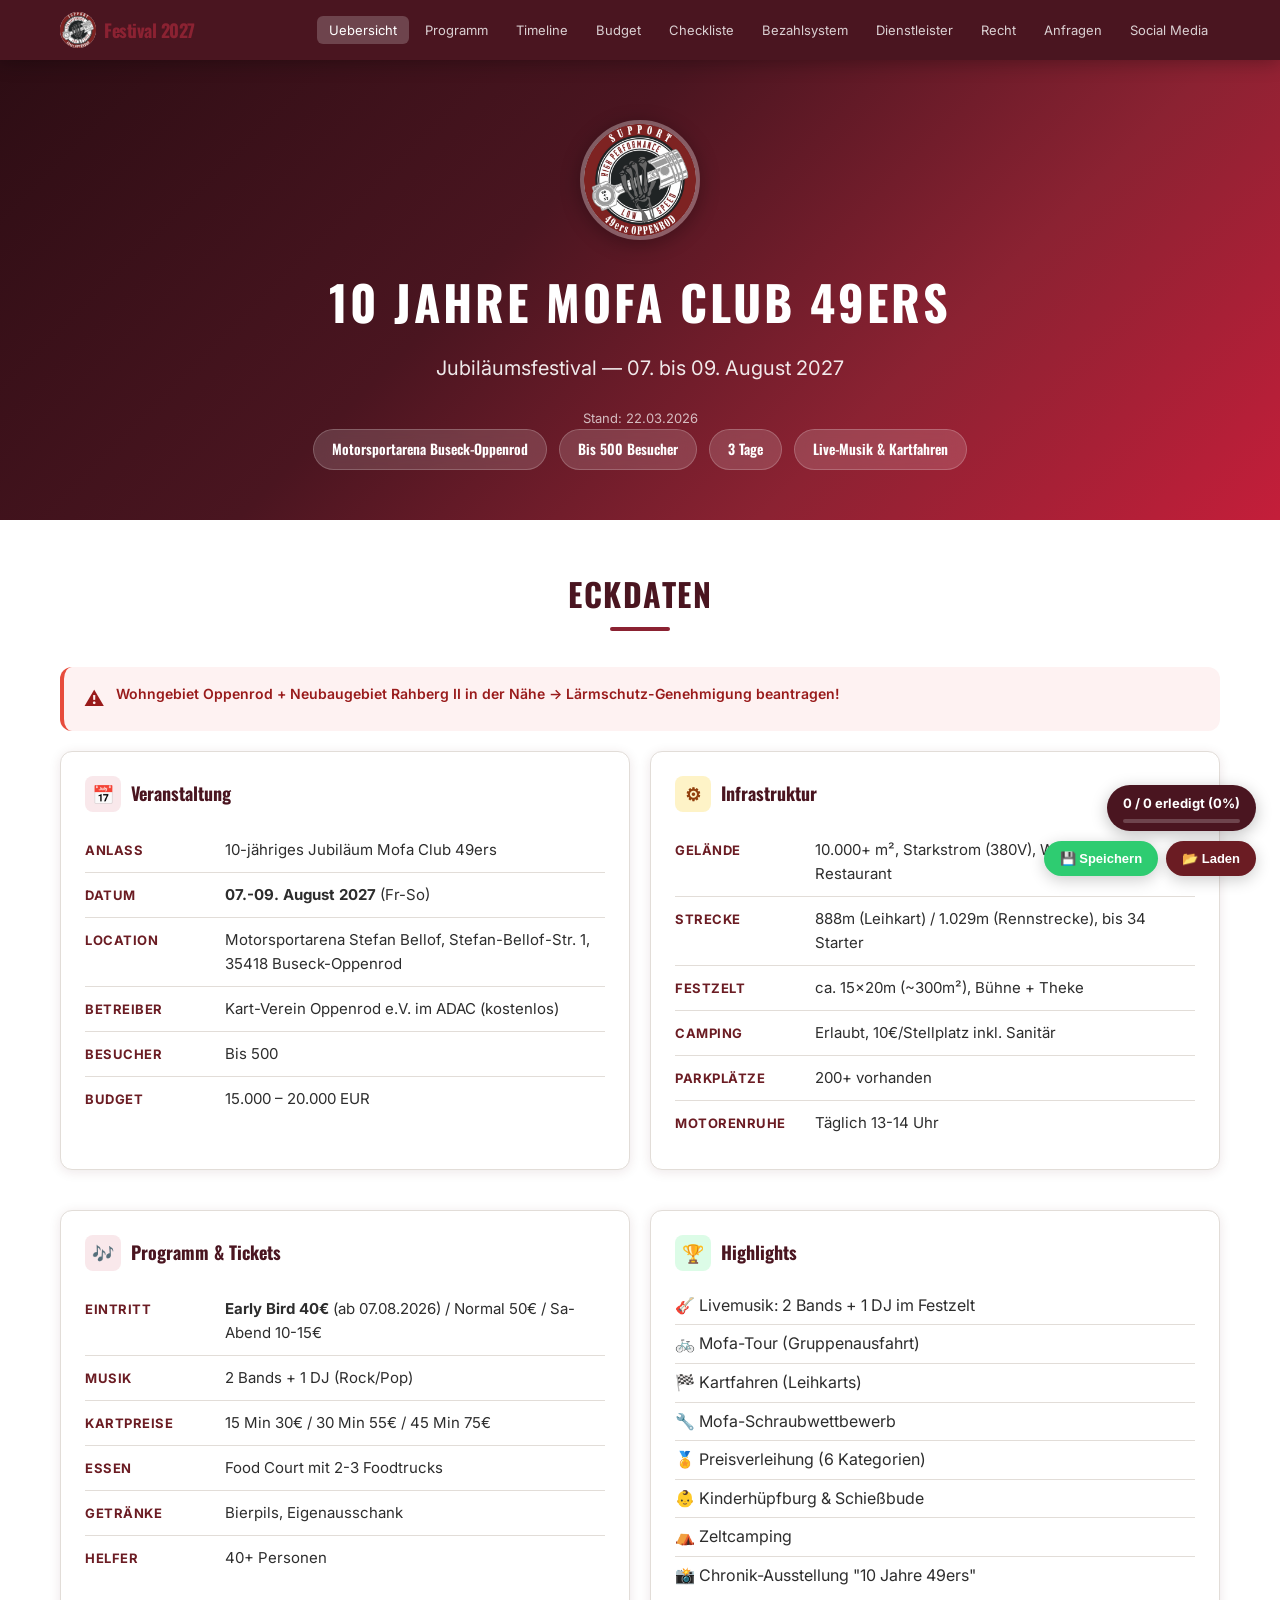
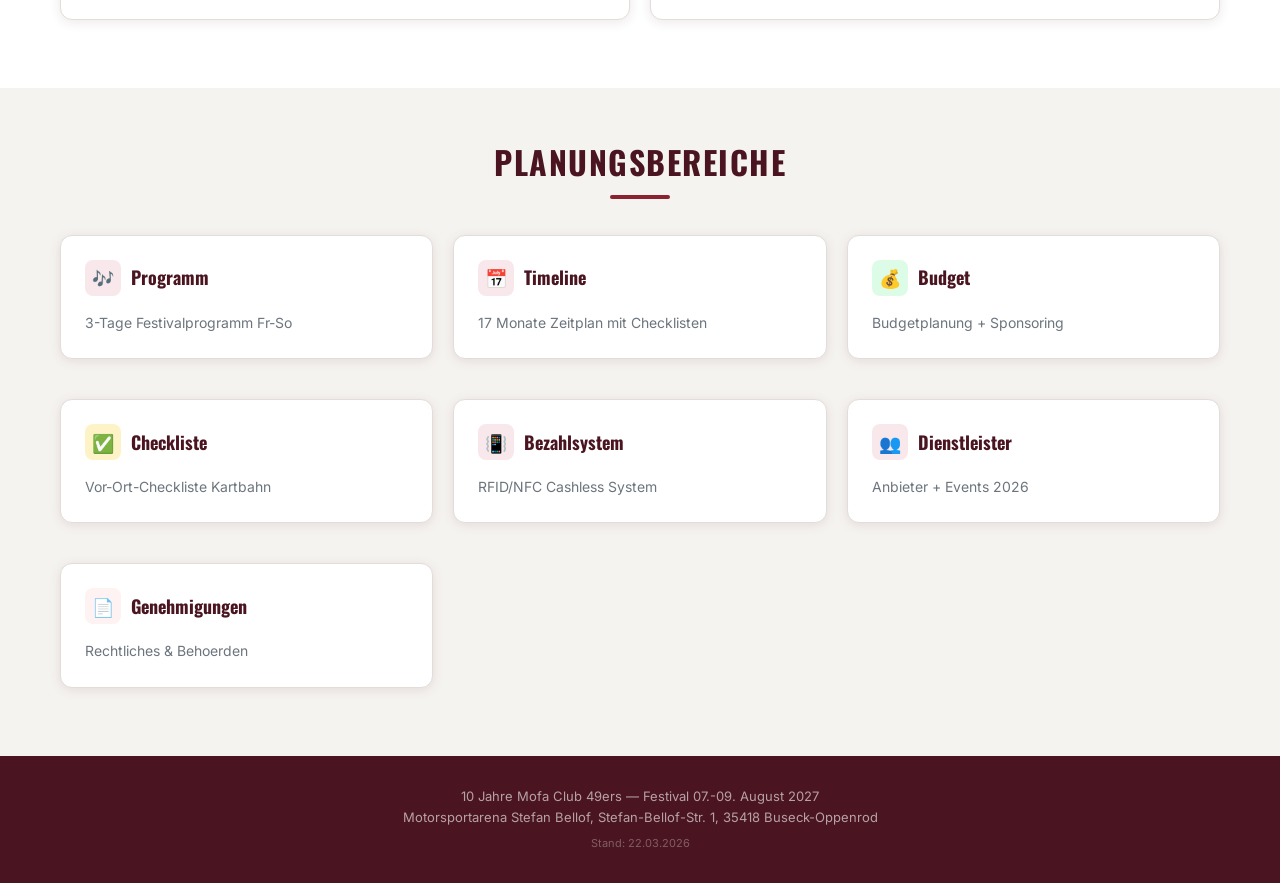
==== index.html @ d67601e4 "10 Jahre 49ers Festival - Komplette Planungsseite Multipage Festival-Planungstool mit interaktiven C" ====
<!DOCTYPE html>
<html lang="de">
<head>
<meta charset="UTF-8">
<meta name="viewport" content="width=device-width, initial-scale=1.0">
<title>10 Jahre Mofa Club 49ers - Festivalplanung</title>
<link rel="stylesheet" href="styles.css">
</head>
<body>

<!-- Progress Bar -->
<div class="progress-bar" id="progressBar"></div>

<!-- Navigation -->
<nav class="nav">
  <div class="nav-inner">
    <div class="nav-brand"><img src="Logos/49ers_logo.jpg" alt="49ers" style="height:36px;border-radius:50%;margin-right:8px;vertical-align:middle"><span>Festival 2027</span></div>
    <button class="burger" onclick="document.querySelector('.nav-links').classList.toggle('open')" aria-label="Menu">&#9776;</button>
    <ul class="nav-links">
      <li><a href="index.html">Uebersicht</a></li>
      <li><a href="programm.html">Programm</a></li>
      <li><a href="timeline.html">Timeline</a></li>
      <li><a href="budget.html">Budget</a></li>
      <li><a href="checkliste.html">Checkliste</a></li>
      <li><a href="bezahlsystem.html">Bezahlsystem</a></li>
      <li><a href="dienstleister.html">Dienstleister</a></li>
      <li><a href="genehmigungen.html">Recht</a></li>
      <li><a href="anfragen.html">Anfragen</a></li>
      <li><a href="socialmedia.html">Social Media</a></li>
    </ul>
  </div>
</nav>

<!-- Hero -->
<header class="hero">
  <img src="Logos/49ers_logo.jpg" alt="49ers Logo" style="width:120px;height:120px;border-radius:50%;border:4px solid rgba(255,255,255,0.3);margin-bottom:16px;box-shadow:0 4px 20px rgba(0,0,0,0.3)">
  <h1>10 Jahre Mofa Club 49ers</h1>
  <p class="subtitle">Jubil&auml;umsfestival &mdash; 07. bis 09. August 2027</p>
  <p class="last-saved" id="lastSaved" style="font-size:13px;opacity:0.7;margin-top:8px">Stand: 22.03.2026</p>
  <div class="hero-badges">
    <span class="hero-badge">Motorsportarena Buseck-Oppenrod</span>
    <span class="hero-badge">Bis 500 Besucher</span>
    <span class="hero-badge">3 Tage</span>
    <span class="hero-badge">Live-Musik &amp; Kartfahren</span>
  </div>
</header>

<!-- ══════════════════ ECKDATEN ══════════════════ -->
<section class="section" id="eckdaten">
  <div class="container">
    <div class="section-header">
      <h2>Eckdaten</h2>
      <div class="divider"></div>
    </div>

    <div class="alert-box alert-danger">
      <span class="alert-icon">&#9888;</span>
      <span>Wohngebiet Oppenrod + Neubaugebiet Rahberg II in der N&auml;he &rarr; L&auml;rmschutz-Genehmigung beantragen!</span>
    </div>

    <div class="grid-2" style="margin-top:20px">
      <div class="card">
        <h3><span class="icon" style="background:#f9e8eb;color:var(--accent2)">&#128197;</span> Veranstaltung</h3>
        <div class="data-row"><span class="data-label">Anlass</span><span class="data-value">10-j&auml;hriges Jubil&auml;um Mofa Club 49ers</span></div>
        <div class="data-row"><span class="data-label">Datum</span><span class="data-value"><strong>07.-09. August 2027</strong> (Fr-So)</span></div>
        <div class="data-row"><span class="data-label">Location</span><span class="data-value">Motorsportarena Stefan Bellof, Stefan-Bellof-Str. 1, 35418 Buseck-Oppenrod</span></div>
        <div class="data-row"><span class="data-label">Betreiber</span><span class="data-value">Kart-Verein Oppenrod e.V. im ADAC (kostenlos)</span></div>
        <div class="data-row"><span class="data-label">Besucher</span><span class="data-value">Bis 500</span></div>
        <div class="data-row"><span class="data-label">Budget</span><span class="data-value">15.000 &ndash; 20.000 EUR</span></div>
      </div>

      <div class="card">
        <h3><span class="icon" style="background:#fef3c7;color:#92400e">&#9881;</span> Infrastruktur</h3>
        <div class="data-row"><span class="data-label">Gel&auml;nde</span><span class="data-value">10.000+ m&sup2;, Starkstrom (380V), Wasser, Sanit&auml;r, Restaurant</span></div>
        <div class="data-row"><span class="data-label">Strecke</span><span class="data-value">888m (Leihkart) / 1.029m (Rennstrecke), bis 34 Starter</span></div>
        <div class="data-row"><span class="data-label">Festzelt</span><span class="data-value">ca. 15x20m (~300m&sup2;), B&uuml;hne + Theke</span></div>
        <div class="data-row"><span class="data-label">Camping</span><span class="data-value">Erlaubt, 10&euro;/Stellplatz inkl. Sanit&auml;r</span></div>
        <div class="data-row"><span class="data-label">Parkpl&auml;tze</span><span class="data-value">200+ vorhanden</span></div>
        <div class="data-row"><span class="data-label">Motorenruhe</span><span class="data-value">T&auml;glich 13-14 Uhr</span></div>
      </div>

      <div class="card">
        <h3><span class="icon" style="background:#f9e8eb;color:var(--accent-bright)">&#127926;</span> Programm &amp; Tickets</h3>
        <div class="data-row"><span class="data-label">Eintritt</span><span class="data-value"><strong>Early Bird 40&euro;</strong> (ab 07.08.2026) / Normal 50&euro; / Sa-Abend 10-15&euro;</span></div>
        <div class="data-row"><span class="data-label">Musik</span><span class="data-value">2 Bands + 1 DJ (Rock/Pop)</span></div>
        <div class="data-row"><span class="data-label">Kartpreise</span><span class="data-value">15 Min 30&euro; / 30 Min 55&euro; / 45 Min 75&euro;</span></div>
        <div class="data-row"><span class="data-label">Essen</span><span class="data-value">Food Court mit 2-3 Foodtrucks</span></div>
        <div class="data-row"><span class="data-label">Getr&auml;nke</span><span class="data-value">Bierpils, Eigenausschank</span></div>
        <div class="data-row"><span class="data-label">Helfer</span><span class="data-value">40+ Personen</span></div>
      </div>

      <div class="card">
        <h3><span class="icon" style="background:#dcfce7;color:#166534">&#127942;</span> Highlights</h3>
        <ul style="list-style:none; padding:0;">
          <li style="padding:6px 0; border-bottom:1px solid var(--border);">&#127928; Livemusik: 2 Bands + 1 DJ im Festzelt</li>
          <li style="padding:6px 0; border-bottom:1px solid var(--border);">&#128690; Mofa-Tour (Gruppenausfahrt)</li>
          <li style="padding:6px 0; border-bottom:1px solid var(--border);">&#127937; Kartfahren (Leihkarts)</li>
          <li style="padding:6px 0; border-bottom:1px solid var(--border);">&#128295; Mofa-Schraubwettbewerb</li>
          <li style="padding:6px 0; border-bottom:1px solid var(--border);">&#127941; Preisverleihung (6 Kategorien)</li>
          <li style="padding:6px 0; border-bottom:1px solid var(--border);">&#128118; Kinderh&uuml;pfburg &amp; Schie&szlig;bude</li>
          <li style="padding:6px 0; border-bottom:1px solid var(--border);">&#9978; Zeltcamping</li>
          <li style="padding:6px 0;">&#128248; Chronik-Ausstellung &quot;10 Jahre 49ers&quot;</li>
        </ul>
      </div>
    </div>
  </div>
</section>

<!-- ══════════════════ QUICK NAVIGATION ══════════════════ -->
<section class="section" id="navigation">
  <div class="container">
    <div class="section-header">
      <h2>Planungsbereiche</h2>
      <div class="divider"></div>
    </div>

    <div class="grid-3">
      <a href="programm.html" style="text-decoration:none;color:inherit">
        <div class="card">
          <h3><span class="icon" style="background:#f9e8eb;color:var(--accent-bright)">&#127926;</span> Programm</h3>
          <p style="font-size:14px;color:var(--text-light)">3-Tage Festivalprogramm Fr-So</p>
        </div>
      </a>

      <a href="timeline.html" style="text-decoration:none;color:inherit">
        <div class="card">
          <h3><span class="icon" style="background:#f9e8eb;color:var(--accent2)">&#128197;</span> Timeline</h3>
          <p style="font-size:14px;color:var(--text-light)">17 Monate Zeitplan mit Checklisten</p>
        </div>
      </a>

      <a href="budget.html" style="text-decoration:none;color:inherit">
        <div class="card">
          <h3><span class="icon" style="background:#dcfce7;color:#166534">&#128176;</span> Budget</h3>
          <p style="font-size:14px;color:var(--text-light)">Budgetplanung + Sponsoring</p>
        </div>
      </a>

      <a href="checkliste.html" style="text-decoration:none;color:inherit">
        <div class="card">
          <h3><span class="icon" style="background:#fef3c7;color:#92400e">&#9989;</span> Checkliste</h3>
          <p style="font-size:14px;color:var(--text-light)">Vor-Ort-Checkliste Kartbahn</p>
        </div>
      </a>

      <a href="bezahlsystem.html" style="text-decoration:none;color:inherit">
        <div class="card">
          <h3><span class="icon" style="background:#f9e8eb;color:var(--accent2)">&#128243;</span> Bezahlsystem</h3>
          <p style="font-size:14px;color:var(--text-light)">RFID/NFC Cashless System</p>
        </div>
      </a>

      <a href="dienstleister.html" style="text-decoration:none;color:inherit">
        <div class="card">
          <h3><span class="icon" style="background:#f9e8eb;color:var(--accent-bright)">&#128101;</span> Dienstleister</h3>
          <p style="font-size:14px;color:var(--text-light)">Anbieter + Events 2026</p>
        </div>
      </a>

      <a href="genehmigungen.html" style="text-decoration:none;color:inherit">
        <div class="card">
          <h3><span class="icon" style="background:#fef2f2;color:#991b1b">&#128196;</span> Genehmigungen</h3>
          <p style="font-size:14px;color:var(--text-light)">Rechtliches &amp; Behoerden</p>
        </div>
      </a>
    </div>
  </div>
</section>

<!-- Floating Action Panel -->
<div class="fab-panel" id="fabPanel">
  <div class="fab-progress" id="fabProgressDisplay">
    <div id="fabProgressText">0 / 0 erledigt</div>
    <div class="fab-progress-bar-wrap">
      <div class="fab-progress-bar-fill" id="fabProgressFill" style="width:0%"></div>
    </div>
  </div>
  <div class="fab-buttons">
    <button class="fab-btn fab-btn-save" onclick="exportJSON()" title="Status als JSON exportieren">
      &#128190; Speichern
    </button>
    <button class="fab-btn fab-btn-load" onclick="document.getElementById('fabImportInput').click()" title="Status aus JSON importieren">
      &#128194; Laden
    </button>
    <input type="file" id="fabImportInput" accept=".json" onchange="importJSON(event)">
  </div>
</div>

<!-- Footer -->
<footer class="footer">
  <p>10 Jahre Mofa Club 49ers &mdash; Festival 07.-09. August 2027</p>
  <p>Motorsportarena Stefan Bellof, Stefan-Bellof-Str. 1, 35418 Buseck-Oppenrod</p>
  <p style="margin-top:8px;font-size:11px;opacity:0.5">Stand: 22.03.2026</p>
</footer>

<script src="festival.js"></script>
</body>
</html>
---- styles.css ----
@import url('https://fonts.googleapis.com/css2?family=Oswald:wght@400;500;600;700&family=Inter:wght@400;500;600;700;800&display=swap');

  :root {
    --primary: #4A1520;
    --primary-dark: #2D0D14;
    --accent: #8B2232;
    --accent2: #6B1C23;
    --accent-bright: #C41E3A;
    --bg: #f5f3f0;
    --card: #ffffff;
    --text: #2d2d2d;
    --text-light: #6c757d;
    --success: #2ecc71;
    --warning: #f39c12;
    --danger: #e74c3c;
    --border: #e2ddd8;
    --shadow: 0 2px 12px rgba(74,21,32,0.1);
    --radius: 12px;
  }

  * { box-sizing: border-box; margin: 0; padding: 0; }

  body {
    font-family: 'Inter', -apple-system, BlinkMacSystemFont, 'Segoe UI', Roboto, sans-serif;
    background: var(--bg);
    color: var(--text);
    line-height: 1.6;
  }

  h1, h2, h3, h4, .nav-brand, .tab, .timeline-title, .hero-badge, .schedule-time {
    font-family: 'Oswald', 'Arial Narrow', sans-serif;
  }

  h1 { text-transform: uppercase; letter-spacing: 2px; }
  h2 { text-transform: uppercase; letter-spacing: 1.5px; }

  /* ── NAVIGATION ── */
  .nav {
    position: sticky;
    top: 0;
    z-index: 100;
    background: var(--primary);
    padding: 0;
    box-shadow: 0 2px 20px rgba(0,0,0,0.3);
  }
  .nav-inner {
    max-width: 1200px;
    margin: 0 auto;
    display: flex;
    align-items: center;
    justify-content: space-between;
    padding: 12px 20px;
  }
  .nav-brand {
    color: #fff;
    font-weight: 800;
    font-size: 18px;
    letter-spacing: -0.5px;
    display: flex;
    align-items: center;
  }
  .nav-brand span { color: var(--accent); }
  .nav-links {
    display: flex;
    gap: 4px;
    list-style: none;
    flex-wrap: wrap;
  }
  .nav-links a {
    color: rgba(255,255,255,0.8);
    text-decoration: none;
    font-size: 13px;
    padding: 6px 12px;
    border-radius: 6px;
    transition: all 0.2s;
    white-space: nowrap;
  }
  .nav-links a:hover { background: rgba(255,255,255,0.15); color: #fff; }
  .nav-links a.active {
    background: rgba(255,255,255,0.2);
    color: #fff;
  }
  .burger {
    display: none;
    background: none;
    border: none;
    color: #fff;
    font-size: 24px;
    cursor: pointer;
    padding: 4px 8px;
  }

  /* ── HERO ── */
  .hero {
    background: linear-gradient(135deg, var(--primary-dark) 0%, var(--primary) 40%, var(--accent) 70%, var(--accent-bright) 100%);
    color: #fff;
    padding: 60px 20px 50px;
    text-align: center;
  }
  .hero h1 {
    font-size: clamp(28px, 5vw, 48px);
    font-weight: 700;
    letter-spacing: 3px;
    margin-bottom: 12px;
  }
  .hero .subtitle {
    font-size: clamp(14px, 2.5vw, 20px);
    opacity: 0.9;
    margin-bottom: 24px;
  }
  .hero-badges {
    display: flex;
    gap: 12px;
    justify-content: center;
    flex-wrap: wrap;
  }
  .hero-badge {
    background: rgba(255,255,255,0.15);
    backdrop-filter: blur(10px);
    border: 1px solid rgba(255,255,255,0.2);
    padding: 8px 18px;
    border-radius: 50px;
    font-size: 14px;
    font-weight: 600;
  }

  /* ── LAYOUT ── */
  .container {
    max-width: 1200px;
    margin: 0 auto;
    padding: 0 20px;
  }

  /* ── SECTIONS ── */
  .section {
    padding: 48px 0;
  }
  .section:nth-child(even) { background: #fff; }
  .section-header {
    text-align: center;
    margin-bottom: 36px;
  }
  .section-header h2 {
    font-size: clamp(22px, 3.5vw, 32px);
    font-weight: 800;
    color: var(--primary);
    margin-bottom: 8px;
  }
  .section-header .divider {
    width: 60px;
    height: 4px;
    background: var(--accent);
    border-radius: 2px;
    margin: 0 auto;
  }

  /* ── CARDS ── */
  .card {
    background: var(--card);
    border-radius: var(--radius);
    box-shadow: var(--shadow);
    padding: 24px;
    margin-bottom: 20px;
    border: 1px solid var(--border);
    transition: transform 0.2s, box-shadow 0.2s;
  }
  .card:hover { transform: translateY(-2px); box-shadow: 0 4px 20px rgba(0,0,0,0.12); }
  .card h3 {
    font-size: 18px;
    font-weight: 700;
    color: var(--primary);
    margin-bottom: 16px;
    display: flex;
    align-items: center;
    gap: 10px;
  }
  .card h3 .icon {
    width: 36px;
    height: 36px;
    border-radius: 8px;
    display: flex;
    align-items: center;
    justify-content: center;
    font-size: 18px;
    flex-shrink: 0;
  }

  /* ── GRID ── */
  .grid-2 { display: grid; grid-template-columns: repeat(2, 1fr); gap: 20px; }
  .grid-3 { display: grid; grid-template-columns: repeat(3, 1fr); gap: 20px; }
  .grid-4 { display: grid; grid-template-columns: repeat(4, 1fr); gap: 16px; }

  /* ── KEY DATA TABLE ── */
  .data-row {
    display: flex;
    padding: 10px 0;
    border-bottom: 1px solid var(--border);
    align-items: flex-start;
  }
  .data-row:last-child { border-bottom: none; }
  .data-label {
    font-weight: 700;
    color: var(--accent2);
    min-width: 140px;
    flex-shrink: 0;
    font-size: 13px;
    text-transform: uppercase;
    letter-spacing: 0.5px;
    padding-top: 2px;
  }
  .data-value { flex: 1; font-size: 15px; }

  /* ── ALERTS ── */
  .alert-box {
    padding: 16px 20px;
    border-radius: var(--radius);
    margin-bottom: 16px;
    font-weight: 600;
    display: flex;
    align-items: flex-start;
    gap: 12px;
    font-size: 14px;
  }
  .alert-box .alert-icon { font-size: 20px; flex-shrink: 0; }
  .alert-danger { background: #fef2f2; border-left: 4px solid var(--danger); color: #991b1b; }
  .alert-warning { background: #fffbeb; border-left: 4px solid var(--warning); color: #92400e; }
  .alert-success { background: #f0fdf4; border-left: 4px solid var(--success); color: #166534; }
  .alert-info { background: #eff6ff; border-left: 4px solid var(--accent2); color: #1e40af; }

  /* ── CHECKLIST ── */
  .checklist { list-style: none; }
  .checklist li {
    padding: 10px 12px;
    border-radius: 8px;
    margin-bottom: 6px;
    display: flex;
    flex-wrap: wrap;
    align-items: flex-start;
    gap: 10px;
    font-size: 14px;
    background: var(--bg);
    transition: background 0.2s;
  }
  .checklist li:hover { background: #e9ecef; }
  .checklist input[type="checkbox"] {
    width: 18px;
    height: 18px;
    min-width: 18px;
    margin-top: 1px;
    cursor: pointer;
    accent-color: var(--success);
  }
  .checklist li.done { color: var(--text); }

  /* ── TABLES ── */
  .table-wrap {
    overflow-x: auto;
    -webkit-overflow-scrolling: touch;
    margin: 16px 0;
    border-radius: var(--radius);
    border: 1px solid var(--border);
  }
  table {
    width: 100%;
    border-collapse: collapse;
    font-size: 14px;
  }
  th {
    background: var(--primary);
    color: #fff;
    padding: 12px 16px;
    text-align: left;
    font-weight: 600;
    font-size: 13px;
    text-transform: uppercase;
    letter-spacing: 0.5px;
    white-space: nowrap;
  }
  td {
    padding: 12px 16px;
    border-bottom: 1px solid var(--border);
    vertical-align: top;
  }
  tr:last-child td { border-bottom: none; }
  tr:hover td { background: #f8f9fa; }
  tr.highlight td { background: #f0fdf4; }
  tr.highlight-warn td { background: #fffbeb; }
  tr.total td { background: var(--primary); color: #fff; font-weight: 700; }

  /* ── TIMELINE ── */
  .timeline {
    position: relative;
    padding-left: 32px;
  }
  .timeline::before {
    content: '';
    position: absolute;
    left: 12px;
    top: 0;
    bottom: 0;
    width: 3px;
    background: linear-gradient(to bottom, var(--accent), var(--accent2));
    border-radius: 2px;
  }
  .timeline-item {
    position: relative;
    margin-bottom: 32px;
  }
  .timeline-item::before {
    content: '';
    position: absolute;
    left: -26px;
    top: 6px;
    width: 14px;
    height: 14px;
    border-radius: 50%;
    background: var(--accent);
    border: 3px solid #fff;
    box-shadow: 0 0 0 3px var(--accent);
  }
  .timeline-item.milestone::before {
    width: 18px;
    height: 18px;
    left: -28px;
    top: 4px;
    background: var(--warning);
    box-shadow: 0 0 0 3px var(--warning);
  }
  .timeline-date {
    font-size: 12px;
    font-weight: 700;
    color: var(--accent-bright);
    text-transform: uppercase;
    letter-spacing: 1px;
    margin-bottom: 4px;
    font-family: 'Oswald', sans-serif;
  }
  .timeline-item.milestone .timeline-date { color: var(--warning); }
  .timeline-title {
    font-size: 16px;
    font-weight: 700;
    color: var(--primary);
    margin-bottom: 8px;
  }

  /* ── PROGRAM TABS ── */
  .tabs {
    display: flex;
    gap: 8px;
    margin-bottom: 24px;
    flex-wrap: wrap;
  }
  .tab {
    padding: 10px 24px;
    border-radius: 50px;
    border: 2px solid var(--accent2);
    background: transparent;
    color: var(--accent2);
    font-weight: 700;
    cursor: pointer;
    font-size: 14px;
    transition: all 0.2s;
  }
  .tab:hover, .tab.active {
    background: var(--accent2);
    color: #fff;
  }
  .tab-content { display: none; }
  .tab-content.active { display: block; }

  /* ── PROGRAM SCHEDULE ── */
  .schedule-item {
    display: flex;
    gap: 16px;
    padding: 14px 0;
    border-bottom: 1px solid var(--border);
    align-items: flex-start;
  }
  .schedule-item:last-child { border-bottom: none; }
  .schedule-time {
    font-size: 15px;
    font-weight: 800;
    color: var(--accent-bright);
    min-width: 60px;
    flex-shrink: 0;
  }
  .schedule-desc { font-size: 15px; }
  .schedule-desc strong { color: var(--primary); }

  /* ── STARS ── */
  .stars { color: #f59e0b; letter-spacing: 2px; }

  /* ── BUDGET BARS ── */
  .budget-item {
    margin-bottom: 12px;
  }
  .budget-header {
    display: flex;
    justify-content: space-between;
    font-size: 14px;
    margin-bottom: 4px;
  }
  .budget-header .label { font-weight: 600; }
  .budget-header .amount { font-weight: 700; color: var(--accent2); }
  .budget-bar {
    height: 8px;
    background: var(--border);
    border-radius: 4px;
    overflow: hidden;
  }
  .budget-bar-fill {
    height: 100%;
    border-radius: 4px;
    background: linear-gradient(90deg, var(--accent2), var(--accent));
    transition: width 0.6s ease;
  }

  /* ── PROVIDER CARD ── */
  .provider-card {
    background: var(--card);
    border: 1px solid var(--border);
    border-radius: var(--radius);
    padding: 16px;
    transition: all 0.2s;
  }
  .provider-card:hover { border-color: var(--accent2); box-shadow: var(--shadow); }
  .provider-card.recommended {
    border-color: var(--success);
    border-width: 2px;
    position: relative;
  }
  .provider-card.recommended::after {
    content: 'Empfohlen';
    position: absolute;
    top: -10px;
    right: 12px;
    background: var(--success);
    color: #fff;
    font-size: 11px;
    font-weight: 700;
    padding: 2px 10px;
    border-radius: 10px;
  }
  .provider-name { font-weight: 700; font-size: 15px; color: var(--primary); }
  .provider-location { font-size: 13px; color: var(--text-light); margin-top: 2px; }
  .provider-details { font-size: 13px; margin-top: 8px; color: var(--text); }
  .provider-contact { font-size: 12px; color: var(--accent2); margin-top: 6px; font-weight: 600; }

  /* ── COMPARE GRID ── */
  .compare-card {
    background: var(--card);
    border: 1px solid var(--border);
    border-radius: var(--radius);
    padding: 20px;
    text-align: center;
  }
  .compare-card h4 { font-size: 15px; margin-bottom: 12px; color: var(--primary); }
  .compare-row {
    display: flex;
    justify-content: space-between;
    font-size: 13px;
    padding: 6px 0;
    border-bottom: 1px solid var(--border);
  }
  .compare-row:last-child { border-bottom: none; }

  /* ── EVENTS ── */
  .event-card {
    background: var(--card);
    border: 1px solid var(--border);
    border-radius: var(--radius);
    padding: 16px;
    display: flex;
    gap: 16px;
    align-items: center;
    margin-bottom: 12px;
  }
  .event-card.must-go { border-left: 4px solid var(--success); background: #f0fdf4; }
  .event-date {
    text-align: center;
    min-width: 60px;
    flex-shrink: 0;
  }
  .event-date .month { font-size: 11px; text-transform: uppercase; color: var(--accent); font-weight: 700; }
  .event-date .day { font-size: 24px; font-weight: 900; color: var(--primary); line-height: 1; }
  .event-info { flex: 1; }
  .event-name { font-weight: 700; font-size: 15px; color: var(--primary); }
  .event-location { font-size: 13px; color: var(--text-light); }
  .event-badge {
    font-size: 11px;
    font-weight: 700;
    padding: 4px 10px;
    border-radius: 50px;
    white-space: nowrap;
  }
  .badge-pflicht { background: var(--success); color: #fff; }
  .badge-empfohlen { background: var(--warning); color: #fff; }
  .badge-optional { background: var(--border); color: var(--text); }

  /* ── RFID SYSTEM ── */
  .status-badge {
    display: inline-block;
    font-size: 12px;
    font-weight: 700;
    padding: 3px 10px;
    border-radius: 50px;
  }
  .status-live { background: #dcfce7; color: #166534; }
  .status-planned { background: #fef3c7; color: #92400e; }
  .status-pending { background: #e0e7ff; color: #3730a3; }

  /* ── NOTES ── */
  .notes-area {
    border: 2px dashed var(--border);
    border-radius: var(--radius);
    min-height: 80px;
    padding: 12px;
    margin-top: 12px;
    background: #fafafa;
    font-size: 13px;
    color: var(--text-light);
    font-style: italic;
  }

  /* ── COMMENT AREAS ── */
  .comment-block {
    margin-top: 12px;
  }
  .comment-area {
    width: 100%;
    min-height: 60px;
    padding: 10px 12px;
    border: 2px solid var(--border);
    border-radius: 8px;
    font-family: inherit;
    font-size: 13px;
    color: var(--text);
    background: #fafaf8;
    resize: vertical;
    transition: border-color 0.2s;
    margin-top: 4px;
  }
  .comment-area:focus {
    outline: none;
    border-color: var(--accent);
    background: #fff;
  }
  .comment-area::placeholder {
    color: var(--text-light);
    font-style: italic;
  }

  /* ── INLINE ITEM COMMENTS ── */
  .item-comment {
    width: 100%;
    padding: 4px 8px;
    border: 1px solid transparent;
    border-radius: 4px;
    font-family: inherit;
    font-size: 12px;
    color: var(--text-light);
    background: transparent;
    margin-top: 4px;
    transition: all 0.2s;
    display: block;
  }
  .item-comment:hover {
    border-color: var(--border);
    background: #fafaf8;
  }
  .item-comment:focus {
    outline: none;
    border-color: var(--accent);
    background: #fff;
    color: var(--text);
  }
  .item-comment::placeholder {
    color: #ccc;
    font-style: italic;
  }
  .item-comment.has-content {
    color: var(--text);
    background: #fafaf8;
    border-color: var(--border);
  }

  /* ── FORM FIELDS ── */
  .field-label {
    display: block;
    font-size: 12px;
    font-weight: 700;
    color: var(--text-light);
    text-transform: uppercase;
    letter-spacing: 0.5px;
    margin-bottom: 4px;
    font-family: 'Oswald', sans-serif;
  }
  .field-input {
    width: 100%;
    padding: 8px 12px;
    border: 2px solid var(--border);
    border-radius: 8px;
    font-family: inherit;
    font-size: 14px;
    color: var(--text);
    background: #fff;
    transition: border-color 0.2s;
    margin-bottom: 12px;
  }
  .field-input:focus {
    outline: none;
    border-color: var(--accent);
  }
  .anfrage-text {
    background: var(--bg);
    border: 1px solid var(--border);
    border-radius: 8px;
    padding: 16px;
    font-size: 14px;
  }
  .anfrage-text pre {
    white-space: pre-wrap;
    font-family: inherit;
    font-size: 14px;
    line-height: 1.7;
    margin: 0;
  }

  /* ── BUDGET INPUTS ── */
  .plan-details.collapsed { display: none; }
  .budget-input {
    width: 100%;
    padding: 6px 8px;
    border: 1px solid var(--border);
    border-radius: 6px;
    font-family: inherit;
    font-size: 14px;
    font-weight: 600;
    color: var(--text);
    background: #fff;
    text-align: right;
    transition: border-color 0.2s;
  }
  .budget-input:focus {
    outline: none;
    border-color: var(--accent);
  }
  .budget-input::-webkit-inner-spin-button { opacity: 0; }
  .budget-input:hover::-webkit-inner-spin-button { opacity: 1; }
  .budget-note {
    width: 100%;
    padding: 6px 8px;
    border: 1px solid transparent;
    border-radius: 6px;
    font-family: inherit;
    font-size: 13px;
    color: var(--text);
    background: transparent;
    transition: all 0.2s;
  }
  .budget-note:hover { border-color: var(--border); background: #fafaf8; }
  .budget-note:focus { outline: none; border-color: var(--accent); background: #fff; }

  /* ── FOOTER ── */
  .footer {
    background: var(--primary);
    color: rgba(255,255,255,0.6);
    text-align: center;
    padding: 30px 20px;
    font-size: 13px;
  }

  /* ── SCROLL PROGRESS ── */
  .progress-bar {
    position: fixed;
    top: 0;
    left: 0;
    height: 3px;
    background: var(--accent);
    z-index: 200;
    transition: width 0.1s;
  }

  /* ══════════════════════════════════════════════════════
     MOBILE RESPONSIVE
     ══════════════════════════════════════════════════════ */
  @media (max-width: 768px) {
    .nav-links {
      display: none;
      flex-direction: column;
      position: absolute;
      top: 100%;
      left: 0;
      right: 0;
      background: var(--primary);
      padding: 12px 20px 20px;
      gap: 4px;
      box-shadow: 0 8px 20px rgba(0,0,0,0.3);
    }
    .nav-links.open { display: flex; }
    .nav-links a { padding: 10px 12px; font-size: 15px; }
    .burger { display: block; }

    .hero { padding: 40px 16px 36px; }
    .hero-badge { font-size: 12px; padding: 6px 14px; }

    .container { padding: 0 16px; }
    .section { padding: 32px 0; }

    .grid-2, .grid-3, .grid-4 { grid-template-columns: 1fr; }

    /* Cards: allow horizontal scroll for any wide inner content (tables, grids) */
    .card { padding: 18px; overflow-x: auto; -webkit-overflow-scrolling: touch; }

    .data-row { flex-direction: column; gap: 2px; }
    .data-label { min-width: auto; }

    .schedule-item { gap: 12px; }
    .schedule-time { min-width: 50px; font-size: 14px; }

    th, td { padding: 10px 12px; font-size: 13px; }

    .event-card { flex-direction: column; align-items: flex-start; gap: 8px; }
    .event-date { display: flex; gap: 8px; align-items: baseline; min-width: auto; }
    .event-date .month { font-size: 12px; }
    .event-date .day { font-size: 18px; }

    .provider-card.recommended::after { top: -8px; right: 8px; font-size: 10px; }

    .tabs { gap: 6px; }
    .tab { padding: 8px 16px; font-size: 13px; }

    .timeline { padding-left: 28px; }

    .budget-header { font-size: 13px; }

    /* Budget table inputs: ensure they don't shrink to unreadable sizes */
    .budget-input { min-width: 60px; font-size: 13px; }
    .budget-note  { min-width: 80px;  font-size: 12px; }

    /* Item-level comments: stay readable */
    .item-comment { font-size: 11px; }

    /* Anfrage text blocks: prevent pre overflow */
    .anfrage-text { overflow-x: auto; -webkit-overflow-scrolling: touch; }
    .anfrage-text pre { min-width: 0; word-break: break-word; }

    /* fab-buttons: wrap if needed on mid-size phones */
    .fab-buttons { flex-wrap: wrap; justify-content: flex-end; }

    /* Budget row input in social media page */
    .budget-row { flex-wrap: wrap; }
    .budget-row-input { width: 90px; font-size: 13px; }
  }

  @media (max-width: 480px) {
    .nav-brand { font-size: 15px; }
    .hero h1 { font-size: 24px; }
    .section-header h2 { font-size: 20px; }
    .card h3 { font-size: 16px; }
    .tab { padding: 6px 12px; font-size: 12px; }

    /* Tighter padding on very small screens */
    .card { padding: 14px; }
    .container { padding: 0 12px; }

    /* Budget inputs on very narrow phones */
    .budget-input { min-width: 50px; font-size: 13px; padding: 5px 6px; }

    .fab-progress { text-align: center; }
  }

  @media print {
    .nav, .progress-bar, .burger { display: none !important; }
    .hero { padding: 20px; }
    body { background: #fff; }
    .card { box-shadow: none; border: 1px solid #ccc; break-inside: avoid; }
    .section { padding: 20px 0; }
  }

  /* ── FLOATING ACTION PANEL ── */
  .fab-panel {
    position: fixed;
    bottom: 24px;
    right: 24px;
    z-index: 500;
    display: flex;
    flex-direction: column;
    align-items: flex-end;
    gap: 10px;
  }
  .fab-progress {
    background: var(--primary);
    color: #fff;
    border-radius: 50px;
    padding: 8px 16px;
    font-size: 13px;
    font-weight: 700;
    box-shadow: 0 4px 16px rgba(0,0,0,0.25);
    white-space: nowrap;
  }
  .fab-progress-bar-wrap,
  .fab-progress-bar {
    background: rgba(255,255,255,0.2);
    height: 4px;
    border-radius: 2px;
    margin-top: 5px;
    overflow: hidden;
  }
  .fab-progress-bar-fill,
  .fab-progress-fill {
    height: 100%;
    border-radius: 2px;
    background: var(--success);
    transition: width 0.4s ease;
  }
  .fab-buttons {
    display: flex;
    gap: 8px;
  }
  .fab-btn {
    display: flex;
    align-items: center;
    gap: 6px;
    padding: 10px 16px;
    border-radius: 50px;
    border: none;
    font-size: 13px;
    font-weight: 700;
    cursor: pointer;
    box-shadow: 0 4px 16px rgba(0,0,0,0.2);
    transition: all 0.2s;
    background: var(--primary);
    color: #fff;
  }
  .fab-btn:hover { transform: translateY(-2px); box-shadow: 0 6px 20px rgba(0,0,0,0.25); }
  .fab-btn-save {
    background: var(--success);
    color: #fff;
  }
  .fab-btn-load {
    background: var(--accent2);
    color: #fff;
  }
  #fabImportInput { display: none; }

  @media (max-width: 768px) {
    /* Fab panel: tuck in from the edges on smaller screens */
    .fab-panel { right: 12px; bottom: 12px; }
  }

  @media (max-width: 480px) {
    /* Fab panel: go full-width so buttons are easily tappable */
    .fab-panel { left: 12px; right: 12px; bottom: 10px; align-items: stretch; }
    .fab-buttons { justify-content: stretch; }
    .fab-btn { flex: 1; justify-content: center; padding: 8px 12px; font-size: 12px; }
    .fab-progress { font-size: 12px; padding: 6px 12px; }
  }
  @media print {
    .fab-panel { display: none !important; }
  }
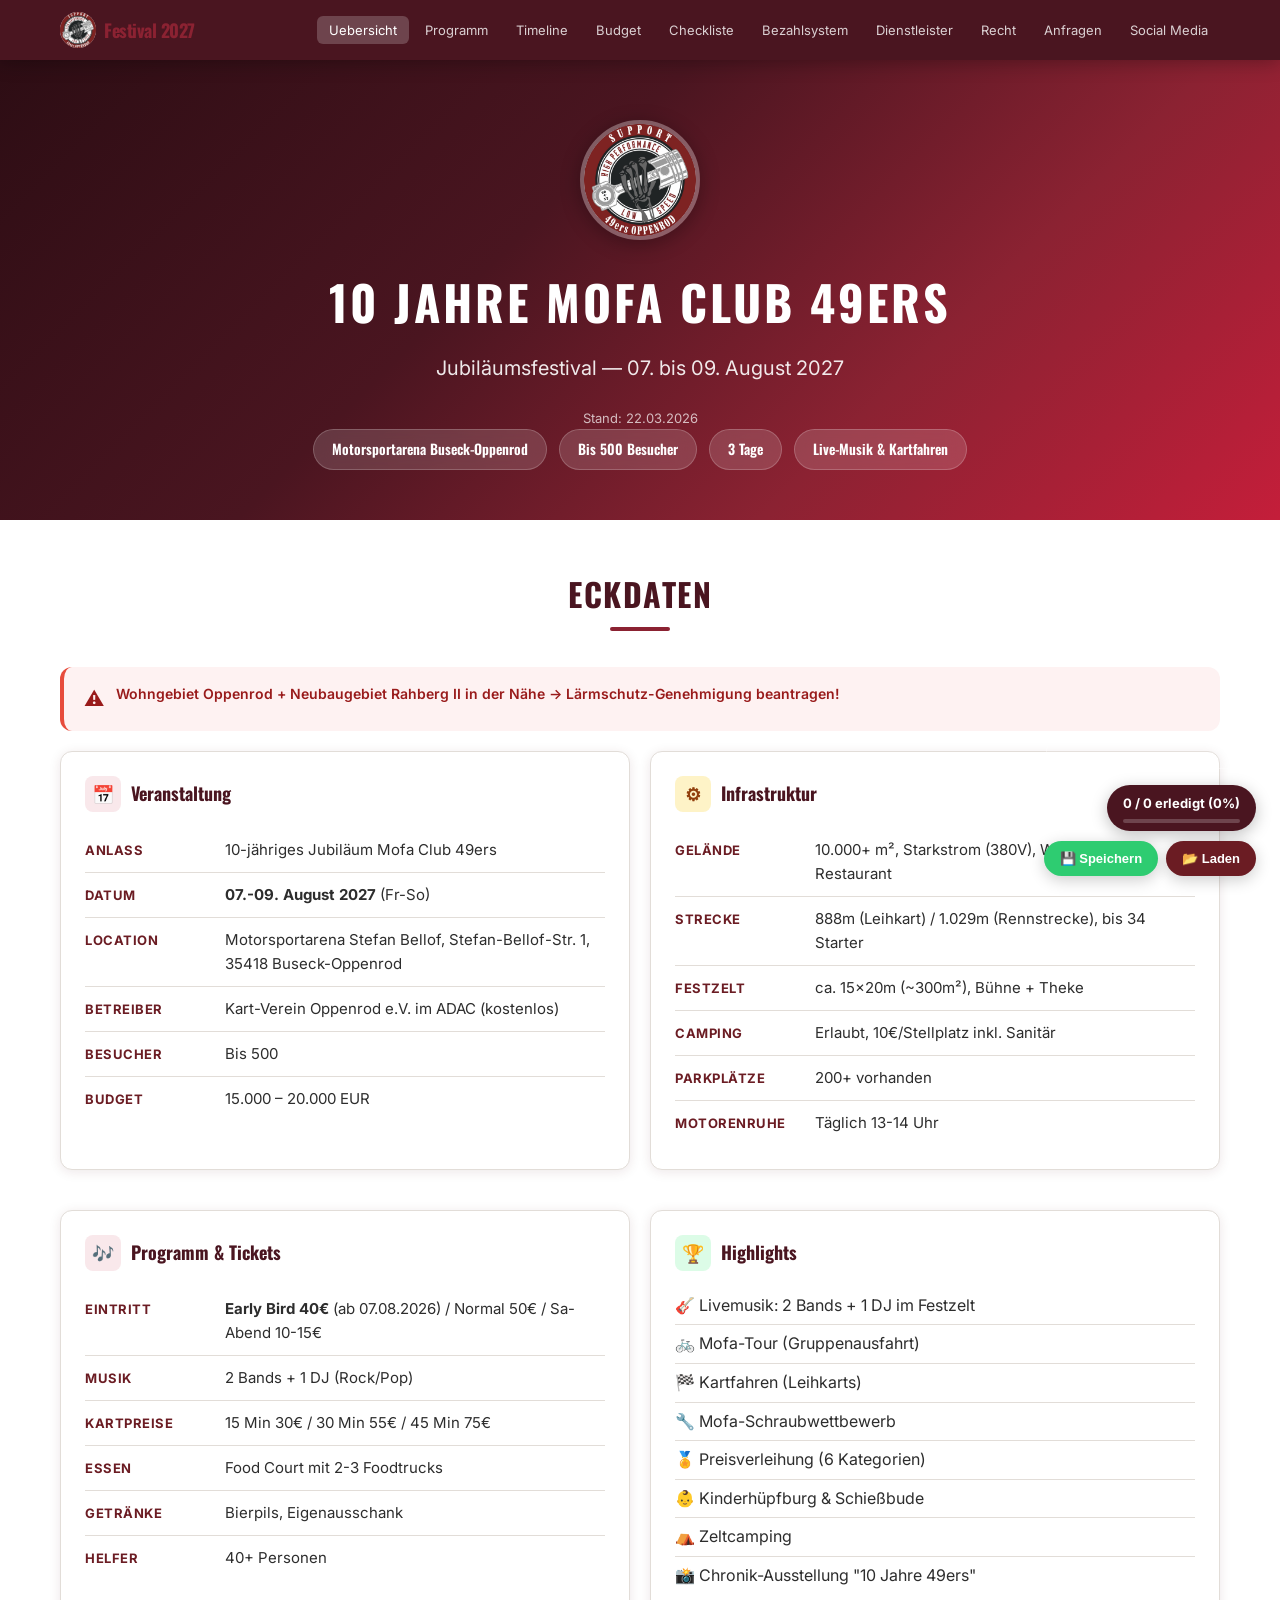
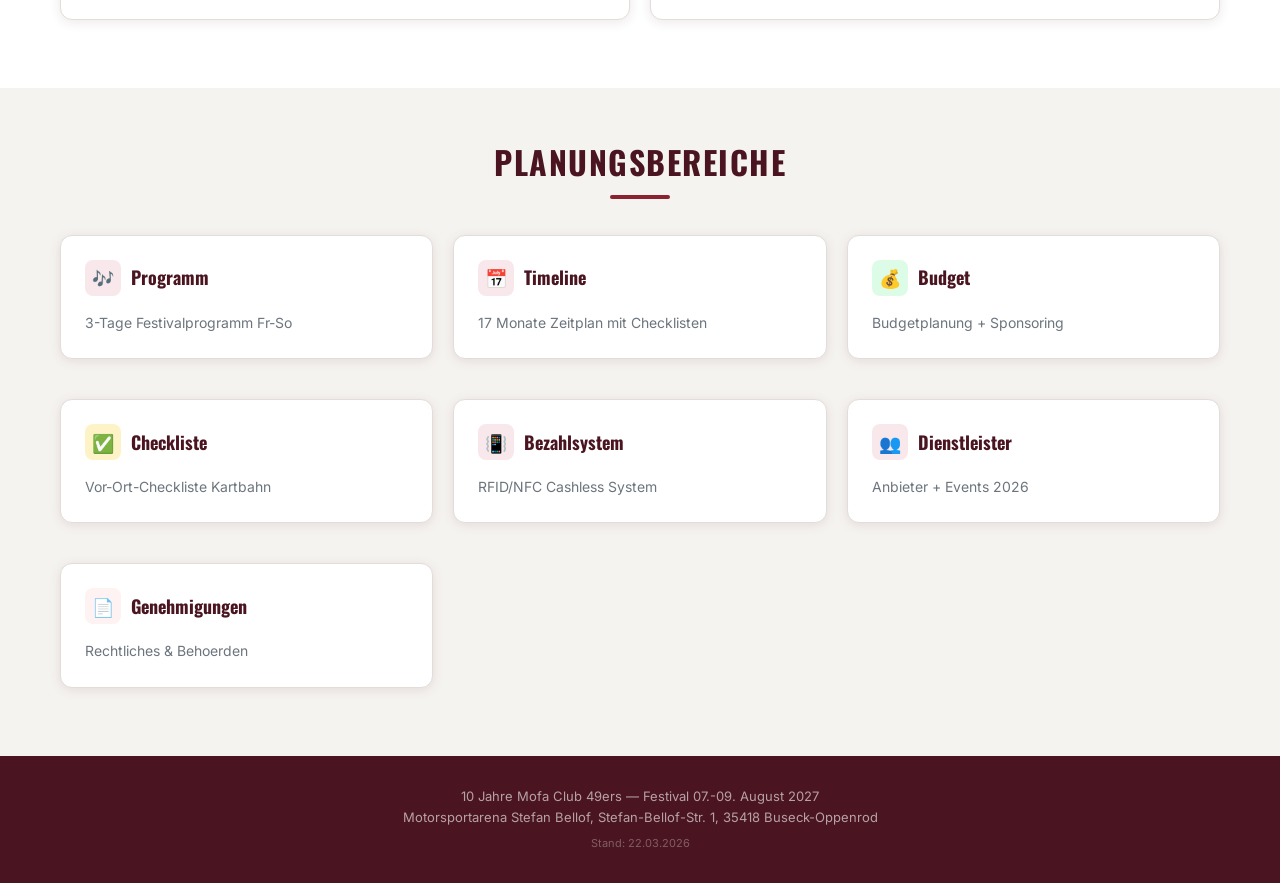
==== commit 75b3310e: "Kommentar-System mit Namen, Merge-Import und Mobile-Fixes - Kommentare werden mit Name + Datum verse" ====
--- a/index.html
+++ b/index.html
@@ -169,6 +169,10 @@
 
 <!-- Floating Action Panel -->
 <div class="fab-panel" id="fabPanel">
+  <div class="fab-name">
+    <label>Name:</label>
+    <input type="text" id="fab-username" placeholder="Dein Name...">
+  </div>
   <div class="fab-progress" id="fabProgressDisplay">
     <div id="fabProgressText">0 / 0 erledigt</div>
     <div class="fab-progress-bar-wrap">
--- a/styles.css
+++ b/styles.css
@@ -550,39 +550,108 @@
     font-style: italic;
   }
 
-  /* ── INLINE ITEM COMMENTS ── */
-  .item-comment {
+  /* ── COMMENT THREADS ── */
+  .comment-thread {
     width: 100%;
-    padding: 4px 8px;
+    margin-top: 4px;
+  }
+  .comment-entries {
+    display: flex;
+    flex-direction: column;
+    gap: 3px;
+    margin-bottom: 3px;
+  }
+  .comment-entry {
+    display: flex;
+    align-items: flex-start;
+    gap: 6px;
+    font-size: 12px;
+    padding: 3px 6px;
+    background: #f5f3f0;
+    border-radius: 4px;
+    line-height: 1.4;
+  }
+  .comment-author {
+    font-weight: 700;
+    color: var(--accent2);
+    white-space: nowrap;
+    flex-shrink: 0;
+  }
+  .comment-date {
+    font-size: 10px;
+    color: var(--text-light);
+    white-space: nowrap;
+    flex-shrink: 0;
+  }
+  .comment-text {
+    flex: 1;
+    color: var(--text);
+    word-break: break-word;
+  }
+  .comment-delete {
+    background: none;
+    border: none;
+    color: #ccc;
+    cursor: pointer;
+    font-size: 14px;
+    padding: 0 2px;
+    line-height: 1;
+    flex-shrink: 0;
+  }
+  .comment-delete:hover { color: var(--danger); }
+  .comment-add {
+    display: flex;
+    gap: 4px;
+  }
+  .comment-add input {
+    flex: 1;
+    padding: 3px 6px;
     border: 1px solid transparent;
     border-radius: 4px;
     font-family: inherit;
+    font-size: 11px;
+    color: var(--text);
+    background: transparent;
+    transition: all 0.2s;
+  }
+  .comment-add input:hover { border-color: var(--border); background: #fafaf8; }
+  .comment-add input:focus { outline: none; border-color: var(--accent); background: #fff; }
+  .comment-add input::placeholder { color: #ccc; font-style: italic; }
+  .comment-add button {
+    background: var(--accent2);
+    color: #fff;
+    border: none;
+    border-radius: 4px;
+    padding: 2px 8px;
+    font-size: 11px;
+    cursor: pointer;
+    white-space: nowrap;
+    opacity: 0.7;
+    transition: opacity 0.2s;
+  }
+  .comment-add button:hover { opacity: 1; }
+
+  /* Name input in fab panel */
+  .fab-name {
+    display: flex;
+    align-items: center;
+    gap: 6px;
+    margin-bottom: 6px;
     font-size: 12px;
-    color: var(--text-light);
-    background: transparent;
-    margin-top: 4px;
-    transition: all 0.2s;
-    display: block;
-  }
-  .item-comment:hover {
-    border-color: var(--border);
-    background: #fafaf8;
-  }
-  .item-comment:focus {
-    outline: none;
-    border-color: var(--accent);
-    background: #fff;
-    color: var(--text);
-  }
-  .item-comment::placeholder {
-    color: #ccc;
-    font-style: italic;
-  }
-  .item-comment.has-content {
-    color: var(--text);
-    background: #fafaf8;
-    border-color: var(--border);
-  }
+    color: rgba(255,255,255,0.8);
+  }
+  .fab-name input {
+    flex: 1;
+    padding: 4px 8px;
+    border: 1px solid rgba(255,255,255,0.3);
+    border-radius: 6px;
+    background: rgba(255,255,255,0.1);
+    color: #fff;
+    font-family: inherit;
+    font-size: 12px;
+  }
+  .fab-name input::placeholder { color: rgba(255,255,255,0.4); }
+  .fab-name input:focus { outline: none; border-color: rgba(255,255,255,0.6); background: rgba(255,255,255,0.15); }
 
   /* ── FORM FIELDS ── */
   .field-label {
@@ -738,8 +807,8 @@
     .budget-input { min-width: 60px; font-size: 13px; }
     .budget-note  { min-width: 80px;  font-size: 12px; }
 
-    /* Item-level comments: stay readable */
-    .item-comment { font-size: 11px; }
+    /* Comment threads: stay readable */
+    .comment-add input { font-size: 10px; }
 
     /* Anfrage text blocks: prevent pre overflow */
     .anfrage-text { overflow-x: auto; -webkit-overflow-scrolling: touch; }
